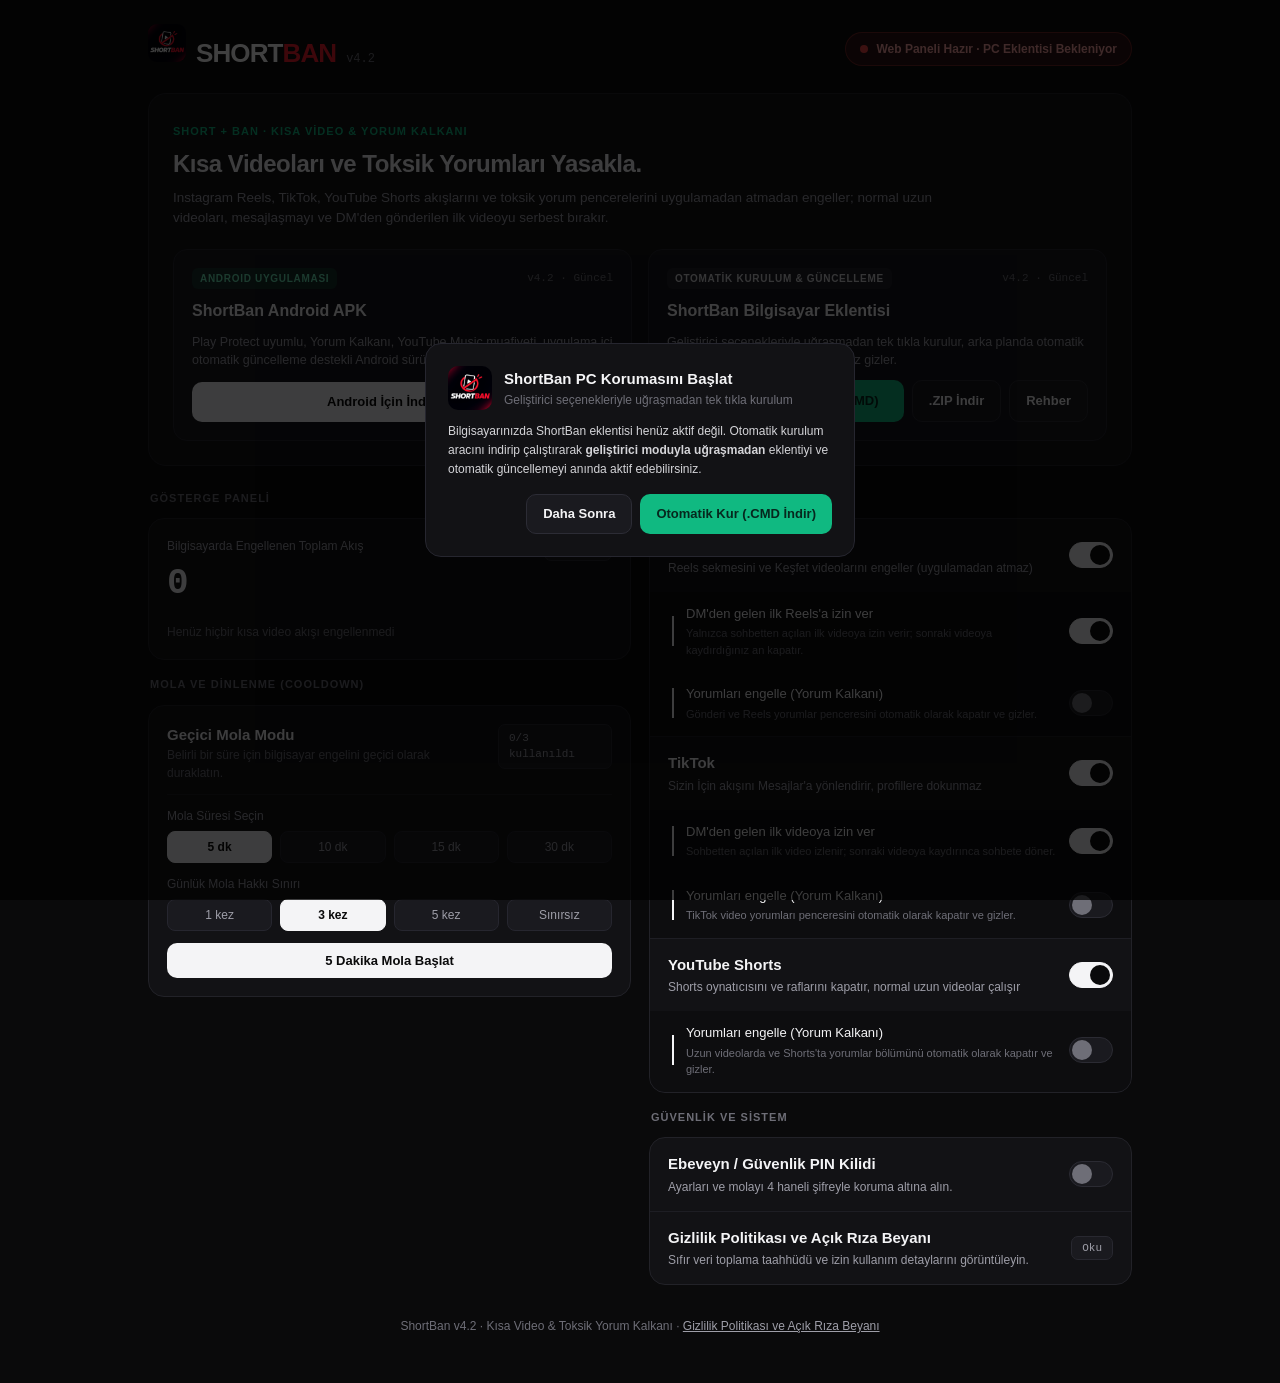
==== web/shortban/index.html @ f4543ae2 "Clean up web & app UI labels (remove Manifest V3, module tags, domain labels) and embed native conse" ====
<!DOCTYPE html>
<html lang="tr">
<head>
  <meta charset="UTF-8" />
  <meta name="viewport" content="width=device-width, initial-scale=1.0" />
  <title>ShortBan — Kısa Video & Yorum Kalkanı</title>
  <link rel="icon" type="image/jpeg" href="logo.jpg" />
  <link rel="stylesheet" href="style.css" />
</head>
<body>
  <div class="page-wrapper">
    <!-- ÜST BAR -->
    <header class="topbar">
      <div class="brand-group">
        <img src="logo.jpg" alt="ShortBan Logo" class="brand-icon" width="38" height="38" style="border-radius: 9px; object-fit: cover;" />
        <span class="brand-logo"><span style="color: #ffffff;">SHORT</span><span style="color: #F21B2D;">BAN</span></span>
        <span id="versionBadge" class="version-tag">v4.2</span>
      </div>
      <div id="extensionStatusPill" class="status-pill warning">
        <span class="status-dot"></span>
        <span id="extensionStatusText">Web Modu · PC Eklentisi Bekleniyor</span>
      </div>
    </header>

    <!-- İNDİRME MERKEZİ (ANDROID APK + BİLGİSAYAR EKLENTİSİ) -->
    <section class="hero-card">
      <div class="hero-header">
        <div>
          <span class="eyebrow">SHORT + BAN · KISA VİDEO & YORUM KALKANI</span>
          <h1 class="hero-title">Kısa Videoları ve Toksik Yorumları Yasakla.</h1>
          <p class="hero-subtitle">
            Instagram Reels, TikTok, YouTube Shorts akışlarını ve toksik yorum pencerelerini uygulamadan atmadan engeller;
            normal uzun videoları, mesajlaşmayı ve DM'den gönderilen ilk videoyu serbest bırakır.
          </p>
        </div>
      </div>

      <div class="download-grid">
        <!-- 1. ANDROID APK KARTI -->
        <div class="dl-box android-box">
          <div class="dl-top">
            <span class="dl-badge emerald">ANDROID UYGULAMASI</span>
            <span id="androidVersionText" class="dl-ver">v4.2 · Güncel</span>
          </div>
          <h3 class="dl-title">ShortBan Android APK</h3>
          <p class="dl-desc">
            Play Protect uyumlu, Yorum Kalkanı, YouTube Music muafiyeti, uygulama içi otomatik güncelleme destekli Android sürümü.
          </p>
          <a
            id="androidDownloadLink"
            href="https://github.com/sytex10/scrollblock/raw/main/release/ScrollBlock-release.apk"
            class="btn-primary"
            target="_blank"
            rel="noopener"
          >
            Android İçin İndir (.APK)
          </a>
        </div>

        <!-- 2. BİLGİSAYAR TARAYICI EKLENTİSİ KARTI -->
        <div class="dl-box pc-box">
          <div class="dl-top">
            <span class="dl-badge neutral">OTOMATİK KURULUM & GÜNCELLEME</span>
            <span class="dl-ver">v4.2 · Güncel</span>
          </div>
          <h3 class="dl-title">ShortBan Bilgisayar Eklentisi</h3>
          <p class="dl-desc">
            Geliştirici seçenekleriyle uğraşmadan tek tıkla kurulur, arka planda otomatik güncellenir ve yorumları bembeyaz gizler.
          </p>
          <div class="dl-actions">
            <a
              id="oneClickPcInstallBtn"
              href="downloads/ShortBan-PC-Kurulum.cmd"
              download="ShortBan-PC-Kurulum.cmd"
              class="btn-secondary"
            >
              Tek Tıkla Otomatik Kur (.CMD)
            </a>
            <a
              href="downloads/ScrollBlock-PC-Extension.zip"
              download="ScrollBlock-PC-Extension.zip"
              class="btn-outline"
            >
              .ZIP İndir
            </a>
            <button id="toggleGuideBtn" class="btn-outline">Rehber</button>
          </div>
        </div>
      </div>

      <!-- PC EKLENTİ KURULUM REHBERİ (AÇILIR KUTU) -->
      <div id="pcInstallGuide" class="guide-box" style="display: none;">
        <h4>Geliştirici Moduyla Uğraşmadan Tek Tıkla Kurulum:</h4>
        <ol>
          <li>Yukarıdaki <strong>Tek Tıkla Otomatik Kur (.CMD)</strong> butonuna tıklayın ve inen <code>ShortBan-PC-Kurulum.cmd</code> dosyasını çalıştırın.</li>
          <li>Kurulum aracı eklentiyi otomatik olarak bilgisayarınıza kurar, <strong>arka plan otomatik güncelleme servisini</strong> aktif eder ve tarayıcınızı ShortBan korumasıyla başlatır!</li>
        </ol>
      </div>
    </section>

    <!-- CANLI WEB KONTROL PANELİ (MOBİL UYGULAMA İLE BİREBİR AYNI MİMARİ) -->
    <div class="dashboard-grid">
      <!-- SOL SÜTUN: İSTATİSTİK + MOLA VE DİNLENME -->
      <div class="col">
        <div class="section-header">GÖSTERGE PANELİ</div>
        <div class="card stats-card">
          <div class="stats-top">
            <div>
              <p class="card-muted">Bilgisayarda Engellenen Toplam Akış</p>
              <div id="totalBlockedCount" class="big-counter">0</div>
            </div>
            <button id="resetStatsBtn" class="chip-btn">Sıfırla</button>
          </div>
          <p id="lastBlockedText" class="card-sub">Henüz hiçbir kısa video akışı engellenmedi</p>
        </div>

        <div class="section-header">MOLA VE DİNLENME (COOLDOWN)</div>
        <div class="card break-card">
          <div id="breakNormalPanel">
            <div class="row-between">
              <div>
                <h3 class="card-title">Geçici Mola Modu</h3>
                <p class="card-sub">Belirli bir süre için bilgisayar engelini geçici olarak duraklatın.</p>
              </div>
              <span id="dailyLimitBadge" class="mono-badge">0/3 kullanıldı</span>
            </div>

            <div class="divider"></div>

            <div class="chip-group-block">
              <label class="group-label">Mola Süresi Seçin</label>
              <div class="chip-row" id="durationChipRow">
                <button data-min="5" class="select-chip selected">5 dk</button>
                <button data-min="10" class="select-chip">10 dk</button>
                <button data-min="15" class="select-chip">15 dk</button>
                <button data-min="30" class="select-chip">30 dk</button>
              </div>
            </div>

            <div class="chip-group-block">
              <label class="group-label">Günlük Mola Hakkı Sınırı</label>
              <div class="chip-row" id="limitChipRow">
                <button data-limit="1" class="select-chip">1 kez</button>
                <button data-limit="3" class="select-chip selected">3 kez</button>
                <button data-limit="5" class="select-chip">5 kez</button>
                <button data-limit="0" class="select-chip">Sınırsız</button>
              </div>
            </div>

            <button id="startBreakWebBtn" class="btn-primary full-width">5 Dakika Mola Başlat</button>
          </div>

          <div id="breakActivePanel" style="display: none;">
            <span class="signal-label">MOLA AKTİF — KALAN SÜRE</span>
            <div id="webBreakCountdown" class="big-counter">05:00</div>
            <p class="card-sub">Engelleme geçici olarak durduruldu. Süre dolunca otomatik olarak tekrar devreye girecektir.</p>
            <button id="endBreakWebBtn" class="btn-danger full-width">Molayı Bitir ve Korumaya Dön</button>
          </div>
        </div>
      </div>

      <!-- SAĞ SÜTUN: KORUMA PLATFORMLARI + PIN KİLİDİ -->
      <div class="col">
        <div class="section-header">KORUMA PLATFORMLARI</div>
        <div class="card platforms-card">
          <!-- 1. Instagram -->
          <div class="platform-row">
            <div class="platform-info">
              <div class="platform-name">Instagram</div>
              <div class="platform-desc">Reels sekmesini ve Keşfet videolarını engeller (uygulamadan atmaz)</div>
            </div>
            <label class="minimal-switch">
              <input type="checkbox" id="webToggleInstagram" checked />
              <span class="slider"></span>
            </label>
          </div>

          <div id="webIgDmRow" class="dm-sub-row">
            <div class="dm-bar"></div>
            <div class="platform-info">
              <div class="dm-title">DM'den gelen ilk Reels'a izin ver</div>
              <div class="dm-desc">Yalnızca sohbetten açılan ilk videoya izin verir; sonraki videoya kaydırdığınız an kapatır.</div>
            </div>
            <label class="minimal-switch">
              <input type="checkbox" id="webToggleInstagramDm" checked />
              <span class="slider"></span>
            </label>
          </div>

          <div class="dm-sub-row">
            <div class="dm-bar"></div>
            <div class="platform-info">
              <div class="dm-title">Yorumları engelle (Yorum Kalkanı)</div>
              <div class="dm-desc">Gönderi ve Reels yorumlar penceresini otomatik olarak kapatır ve gizler.</div>
            </div>
            <label class="minimal-switch">
              <input type="checkbox" id="webToggleInstagramComments" />
              <span class="slider"></span>
            </label>
          </div>

          <div class="divider"></div>

          <!-- 2. TikTok -->
          <div class="platform-row">
            <div class="platform-info">
              <div class="platform-name">TikTok</div>
              <div class="platform-desc">Sizin İçin akışını Mesajlar'a yönlendirir, profillere dokunmaz</div>
            </div>
            <label class="minimal-switch">
              <input type="checkbox" id="webToggleTikTok" checked />
              <span class="slider"></span>
            </label>
          </div>

          <div id="webTtDmRow" class="dm-sub-row">
            <div class="dm-bar"></div>
            <div class="platform-info">
              <div class="dm-title">DM'den gelen ilk videoya izin ver</div>
              <div class="dm-desc">Sohbetten açılan ilk video izlenir; sonraki videoya kaydırınca sohbete döner.</div>
            </div>
            <label class="minimal-switch">
              <input type="checkbox" id="webToggleTikTokDm" checked />
              <span class="slider"></span>
            </label>
          </div>

          <div class="dm-sub-row">
            <div class="dm-bar"></div>
            <div class="platform-info">
              <div class="dm-title">Yorumları engelle (Yorum Kalkanı)</div>
              <div class="dm-desc">TikTok video yorumları penceresini otomatik olarak kapatır ve gizler.</div>
            </div>
            <label class="minimal-switch">
              <input type="checkbox" id="webToggleTikTokComments" />
              <span class="slider"></span>
            </label>
          </div>

          <div class="divider"></div>

          <!-- 3. YouTube Shorts -->
          <div class="platform-row">
            <div class="platform-info">
              <div class="platform-name">YouTube Shorts</div>
              <div class="platform-desc">Shorts oynatıcısını ve raflarını kapatır, normal uzun videolar çalışır</div>
            </div>
            <label class="minimal-switch">
              <input type="checkbox" id="webToggleYouTube" checked />
              <span class="slider"></span>
            </label>
          </div>

          <div class="dm-sub-row">
            <div class="dm-bar"></div>
            <div class="platform-info">
              <div class="dm-title">Yorumları engelle (Yorum Kalkanı)</div>
              <div class="dm-desc">Uzun videolarda ve Shorts'ta yorumlar bölümünü otomatik olarak kapatır ve gizler.</div>
            </div>
            <label class="minimal-switch">
              <input type="checkbox" id="webToggleYouTubeComments" />
              <span class="slider"></span>
            </label>
          </div>
        </div>

        <div class="section-header">GÜVENLİK VE SİSTEM</div>
        <div class="card security-card">
          <div class="platform-row">
            <div class="platform-info">
              <div class="platform-name">Ebeveyn / Güvenlik PIN Kilidi</div>
              <div id="pinStatusDesc" class="platform-desc">Ayarları ve molayı 4 haneli şifreyle koruma altına alın.</div>
            </div>
            <label class="minimal-switch">
              <input type="checkbox" id="webTogglePin" />
              <span class="slider"></span>
            </label>
          </div>

          <div class="divider"></div>

          <div class="platform-row" id="openWebPrivacyModalRow" style="cursor: pointer;">
            <div class="platform-info">
              <div class="platform-name">Gizlilik Politikası ve Açık Rıza Beyanı</div>
              <div class="platform-desc">Sıfır veri toplama taahhüdü ve izin kullanım detaylarını görüntüleyin.</div>
            </div>
            <button id="openWebPrivacyModalBtn" class="chip-btn">Oku</button>
          </div>
        </div>
      </div>
    </div>

    <!-- PIN MODALI -->
    <div id="pinModalBackdrop" class="modal-backdrop" style="display: none;">
      <div class="modal-card">
        <h3 id="pinModalTitle" class="card-title">PIN Doğrulaması</h3>
        <p id="pinModalSub" class="card-sub">Devam etmek için 4 haneli PIN kodunuzu girin.</p>
        <input
          type="password"
          id="pinInput"
          maxlength="4"
          inputmode="numeric"
          placeholder="4 haneli PIN"
          class="pin-input"
        />
        <p id="pinErrorText" class="error-text" style="display: none;"></p>
        <div class="modal-actions">
          <button id="pinCancelBtn" class="btn-outline">İptal</button>
          <button id="pinConfirmBtn" class="btn-primary">Onayla</button>
        </div>
      </div>
    </div>

    <!-- WEB AÇIK RIZA VE GİZLİLİK POLİTİKASI MODALI (MOBİL UYGULAMADAKİ İLE BİREBİR AYNI METİN) -->
    <div id="webPrivacyModalBackdrop" class="modal-backdrop" style="display: none;">
      <div class="modal-card" style="max-width: 540px; max-height: 85vh; overflow-y: auto;">
        <h3 class="card-title">Açık Rıza ve Gizlilik Politikası Beyanı</h3>
        <p class="card-sub" style="color: #d4d4d8; line-height: 1.6;">
          <strong>ShortBan</strong>, yalnızca seçtiğiniz platformlardaki (Instagram Reels, TikTok, YouTube Shorts) kısa video akışlarını ve yorum pencerelerini tespit edip sizi güvenli sekmeye yönlendirmek için çalışır.
        </p>
        <div style="background: #17171c; border: 1px solid #26262e; border-radius: 12px; padding: 14px; display: flex; flex-direction: column; gap: 10px; font-size: 12.5px; color: #d4d4d8; line-height: 1.55;">
          <div>
            <strong style="color: #ffffff;">1. Erişilebilirlik ve Tarayıcı İzni Açık Rıza Beyanı:</strong><br />
            Uygulama yalnızca hedef platformlarda (Instagram, TikTok, YouTube) kısa video ekranlarının veya yorum pencerelerinin açıldığını tespit etmek için arayüz kimliklerini anlık kontrol eder. YouTube Music ve diğer uygulamalara dokunulmaz.
          </div>
          <div>
            <strong style="color: #ffffff;">2. Sıfır Veri Toplama ve Aktarım Taahhüdü:</strong><br />
            Hiçbir kişisel veriniz, mesajınız, şifreniz, ekran görüntünüz veya gezinme geçmişiniz kaydedilmez, toplanmaz, uzak sunuculara gönderilmez ve üçüncü taraflarla paylaşılmaz. Tüm işlemler %100 cihazınızın içinde gerçekleşir.
          </div>
          <div>
            <strong style="color: #ffffff;">3. Cihaz İçi Yerel Tercihler:</strong><br />
            Koruma anahtarları, mola süreleri, engellenen akış sayacı ve isteğe bağlı 4 haneli PIN kilidi yalnızca cihazınızın kendi yerel hafızasında saklanır.
          </div>
          <div>
            <strong style="color: #ffffff;">4. Reklam ve Analitik Yoktur:</strong><br />
            ShortBan içerisinde hiçbir reklam SDK'sı, kullanıcı takip aracı (tracker) veya üçüncü taraf analitik servisi bulunmamaktadır.
          </div>
        </div>
        <div class="modal-actions">
          <a href="privacy.html" class="btn-outline" style="text-decoration: none;">Tam Sayfa Görünümü</a>
          <button id="closeWebPrivacyModalBtn" class="btn-primary">Anladım ve Kapat</button>
        </div>
      </div>
    </div>

    <!-- OTOMATİK PC KURULUM BİLDİRİM MODALI (PC'DEN GİRİLİNCE EKLENTİ YOKSA ÇIKAR) -->
    <div id="autoInstallModalBackdrop" class="modal-backdrop" style="display: none;">
      <div class="modal-card" style="max-width: 430px;">
        <div style="display: flex; align-items: center; gap: 12px;">
          <img src="logo.jpg" alt="ShortBan" width="44" height="44" style="border-radius: 10px;" />
          <div>
            <h3 class="card-title">ShortBan PC Korumasını Başlat</h3>
            <p class="card-sub">Geliştirici seçenekleriyle uğraşmadan tek tıkla kurulum</p>
          </div>
        </div>
        <p class="card-sub" style="color: #d4d4d8; line-height: 1.55;">
          Bilgisayarınızda ShortBan eklentisi henüz aktif değil. Otomatik kurulum aracını indirip çalıştırarak
          <strong>geliştirici moduyla uğraşmadan</strong> eklentiyi ve otomatik güncellemeyi anında aktif edebilirsiniz.
        </p>
        <div class="modal-actions" style="margin-top: 4px;">
          <button id="dismissAutoInstallBtn" class="btn-outline">Daha Sonra</button>
          <a
            id="confirmAutoInstallBtn"
            href="downloads/ShortBan-PC-Kurulum.cmd"
            download="ShortBan-PC-Kurulum.cmd"
            class="btn-secondary"
            style="flex: none;"
          >
            Otomatik Kur (.CMD İndir)
          </a>
        </div>
      </div>
    </div>

    <footer class="footer">
      <span>ShortBan v4.2 · Kısa Video & Toksik Yorum Kalkanı · <a href="privacy.html" style="color: #9e9ea8; text-decoration: underline;">Gizlilik Politikası ve Açık Rıza Beyanı</a></span>
    </footer>
  </div>

  <script src="app.js"></script>
</body>
</html>
---- web/shortban/style.css ----
* {
  box-sizing: border-box;
  margin: 0;
  padding: 0;
  font-family: -apple-system, BlinkMacSystemFont, "Segoe UI", Roboto, Inter, sans-serif;
}

body {
  background-color: #0a0a0b;
  color: #f4f4f6;
  min-height: 100vh;
  line-height: 1.5;
}

.page-wrapper {
  max-width: 1020px;
  margin: 0 auto;
  padding: 24px 18px 48px;
  display: flex;
  flex-direction: column;
  gap: 20px;
}

/* ÜST BAR */
.topbar {
  display: flex;
  justify-content: space-between;
  align-items: center;
  flex-wrap: wrap;
  gap: 12px;
}

.brand-group {
  display: flex;
  align-items: baseline;
  gap: 10px;
}

.brand-logo {
  font-size: 26px;
  font-weight: 800;
  letter-spacing: -0.9px;
  color: #f4f4f6;
}

.version-tag {
  font-size: 12px;
  font-family: monospace;
  color: #6e6e77;
}

.domain-tag {
  font-size: 11px;
  font-family: monospace;
  color: #9e9ea8;
  background: #141418;
  border: 1px solid #23232a;
  padding: 2px 8px;
  border-radius: 6px;
}

.status-pill {
  display: flex;
  align-items: center;
  gap: 8px;
  padding: 7px 14px;
  border-radius: 999px;
  font-size: 12px;
  font-weight: 600;
}

.status-pill.active {
  background: rgba(16, 185, 129, 0.14);
  color: #6ee7b7;
  border: 1px solid rgba(16, 185, 129, 0.35);
}

.status-pill.active .status-dot {
  background: #10b981;
}

.status-pill.warning {
  background: rgba(239, 68, 68, 0.14);
  color: #fca5a5;
  border: 1px solid rgba(239, 68, 68, 0.35);
}

.status-pill.warning .status-dot {
  background: #ef4444;
}

.status-dot {
  width: 8px;
  height: 8px;
  border-radius: 50%;
}

/* HERO & İNDİRME MERKEZİ */
.hero-card {
  background: #121215;
  border: 1px solid #222228;
  border-radius: 18px;
  padding: 24px;
  display: flex;
  flex-direction: column;
  gap: 20px;
}

.eyebrow {
  font-size: 11px;
  font-weight: 700;
  letter-spacing: 1px;
  color: #10b981;
}

.hero-title {
  font-size: 24px;
  font-weight: 700;
  margin-top: 4px;
  letter-spacing: -0.5px;
}

.hero-subtitle {
  font-size: 13.5px;
  color: #9e9ea8;
  margin-top: 6px;
  max-width: 760px;
}

.download-grid {
  display: grid;
  grid-template-columns: repeat(auto-fit, minmax(300px, 1fr));
  gap: 16px;
}

.dl-box {
  background: #17171c;
  border: 1px solid #26262e;
  border-radius: 14px;
  padding: 18px;
  display: flex;
  flex-direction: column;
  gap: 10px;
}

.dl-top {
  display: flex;
  justify-content: space-between;
  align-items: center;
}

.dl-badge {
  font-size: 10px;
  font-weight: 700;
  letter-spacing: 0.7px;
  padding: 3px 8px;
  border-radius: 6px;
}

.dl-badge.emerald {
  background: rgba(16, 185, 129, 0.15);
  color: #6ee7b7;
}

.dl-badge.neutral {
  background: #23232b;
  color: #d4d4d8;
}

.dl-ver {
  font-size: 11px;
  font-family: monospace;
  color: #6e6e77;
}

.dl-title {
  font-size: 16px;
  font-weight: 600;
}

.dl-desc {
  font-size: 12.5px;
  color: #9e9ea8;
  flex: 1;
}

.dl-actions {
  display: flex;
  gap: 8px;
  flex-wrap: wrap;
}

.guide-box {
  background: #0d0d10;
  border: 1px solid #26262e;
  border-radius: 12px;
  padding: 16px 20px;
  font-size: 13px;
  color: #d4d4d8;
}

.guide-box h4 {
  color: #f4f4f6;
  margin-bottom: 8px;
}

.guide-box ol {
  padding-left: 18px;
  display: flex;
  flex-direction: column;
  gap: 6px;
}

.guide-box code {
  background: #1c1c22;
  padding: 2px 6px;
  border-radius: 4px;
  font-family: monospace;
  color: #6ee7b7;
}

/* DASHBOARD GRID */
.dashboard-grid {
  display: grid;
  grid-template-columns: repeat(auto-fit, minmax(360px, 1fr));
  gap: 18px;
}

.col {
  display: flex;
  flex-direction: column;
  gap: 12px;
}

.section-header {
  font-size: 11px;
  font-weight: 700;
  color: #6e6e77;
  letter-spacing: 1px;
  padding-left: 2px;
  margin-top: 4px;
}

.card {
  background: #121215;
  border: 1px solid #222228;
  border-radius: 16px;
}

.stats-card,
.break-card {
  padding: 18px;
  display: flex;
  flex-direction: column;
  gap: 12px;
}

.stats-top,
.row-between {
  display: flex;
  justify-content: space-between;
  align-items: flex-start;
  gap: 10px;
}

.card-muted {
  font-size: 12px;
  color: #9e9ea8;
}

.big-counter {
  font-size: 36px;
  font-family: monospace;
  font-weight: 700;
  letter-spacing: -1px;
  margin-top: 2px;
}

.card-title {
  font-size: 15px;
  font-weight: 600;
}

.card-sub {
  font-size: 12px;
  color: #6e6e77;
}

.chip-btn,
.mono-badge {
  background: #1a1a1f;
  border: 1px solid #282830;
  color: #9e9ea8;
  font-size: 11px;
  font-family: monospace;
  padding: 5px 10px;
  border-radius: 7px;
}

.chip-btn {
  cursor: pointer;
}

.chip-btn:hover {
  color: #f4f4f6;
}

.divider {
  height: 1px;
  background: #1e1e24;
}

.chip-group-block {
  display: flex;
  flex-direction: column;
  gap: 6px;
}

.group-label {
  font-size: 12px;
  color: #9e9ea8;
}

.chip-row {
  display: grid;
  grid-template-columns: repeat(4, 1fr);
  gap: 8px;
}

.select-chip {
  background: #1a1a1f;
  border: 1px solid #26262f;
  color: #9e9ea8;
  border-radius: 8px;
  padding: 8px 4px;
  font-size: 12px;
  cursor: pointer;
}

.select-chip.selected {
  background: #f4f4f6;
  color: #0a0a0b;
  border-color: #f4f4f6;
  font-weight: 600;
}

/* PLATFORMLAR */
.platforms-card,
.security-card {
  overflow: hidden;
}

.platform-row {
  display: flex;
  justify-content: space-between;
  align-items: center;
  padding: 15px 18px;
  gap: 14px;
}

.platform-info {
  flex: 1;
}

.platform-name {
  font-size: 15px;
  font-weight: 600;
  display: flex;
  align-items: center;
  gap: 8px;
}

.module-tag {
  font-size: 10px;
  font-family: monospace;
  font-weight: 500;
  color: #6e6e77;
  background: #1a1a1f;
  padding: 2px 6px;
  border-radius: 4px;
}

.platform-desc {
  font-size: 12px;
  color: #9e9ea8;
  margin-top: 2px;
}

.dm-sub-row {
  display: flex;
  align-items: center;
  gap: 12px;
  padding: 12px 18px 14px 22px;
  background: rgba(10, 10, 11, 0.55);
}

.dm-bar {
  width: 2px;
  height: 30px;
  background: #f4f4f6;
}

.dm-title {
  font-size: 13px;
  font-weight: 500;
}

.dm-desc {
  font-size: 11px;
  color: #6e6e77;
  margin-top: 2px;
}

/* MİNİMAL SWITCH */
.minimal-switch {
  position: relative;
  display: inline-block;
  width: 44px;
  height: 26px;
  flex-shrink: 0;
}

.minimal-switch input {
  opacity: 0;
  width: 0;
  height: 0;
}

.slider {
  position: absolute;
  cursor: pointer;
  inset: 0;
  background-color: #1a1a1f;
  border: 1px solid #2b2b33;
  transition: 0.2s;
  border-radius: 13px;
}

.slider:before {
  position: absolute;
  content: "";
  height: 20px;
  width: 20px;
  left: 2px;
  bottom: 2px;
  background-color: #6e6e77;
  transition: 0.2s;
  border-radius: 50%;
}

.minimal-switch input:checked + .slider {
  background-color: #f4f4f6;
  border-color: #f4f4f6;
}

.minimal-switch input:checked + .slider:before {
  transform: translateX(18px);
  background-color: #0a0a0b;
}

/* BUTONLAR */
.btn-primary,
.btn-secondary,
.btn-outline,
.btn-danger {
  display: inline-flex;
  align-items: center;
  justify-content: center;
  padding: 10px 16px;
  border-radius: 10px;
  font-size: 13px;
  font-weight: 600;
  text-decoration: none;
  cursor: pointer;
  border: none;
  transition: opacity 0.15s;
}

.btn-primary {
  background: #f4f4f6;
  color: #0a0a0b;
}

.btn-secondary {
  background: #10b981;
  color: #06281e;
  flex: 1;
}

.btn-outline {
  background: #1a1a1f;
  color: #f4f4f6;
  border: 1px solid #2c2c35;
}

.btn-danger {
  background: rgba(239, 68, 68, 0.16);
  color: #fca5a5;
  border: 1px solid rgba(239, 68, 68, 0.35);
}

.full-width {
  width: 100%;
}

.signal-label {
  font-size: 11px;
  font-weight: 700;
  color: #ef4444;
  letter-spacing: 0.6px;
}

/* MODAL */
.modal-backdrop {
  position: fixed;
  inset: 0;
  background: rgba(0, 0, 0, 0.75);
  display: flex;
  align-items: center;
  justify-content: center;
  padding: 18px;
  z-index: 100;
}

.modal-card {
  background: #121215;
  border: 1px solid #26262f;
  border-radius: 16px;
  padding: 22px;
  width: 100%;
  max-width: 380px;
  display: flex;
  flex-direction: column;
  gap: 12px;
}

.pin-input {
  width: 100%;
  padding: 11px 14px;
  border-radius: 10px;
  background: #0a0a0b;
  border: 1px solid #2b2b35;
  color: #f4f4f6;
  font-size: 16px;
  letter-spacing: 4px;
  text-align: center;
}

.modal-actions {
  display: flex;
  justify-content: flex-end;
  gap: 8px;
}

.error-text {
  font-size: 12px;
  color: #ef4444;
}

.footer {
  text-align: center;
  font-size: 12px;
  color: #6e6e77;
  margin-top: 12px;
}
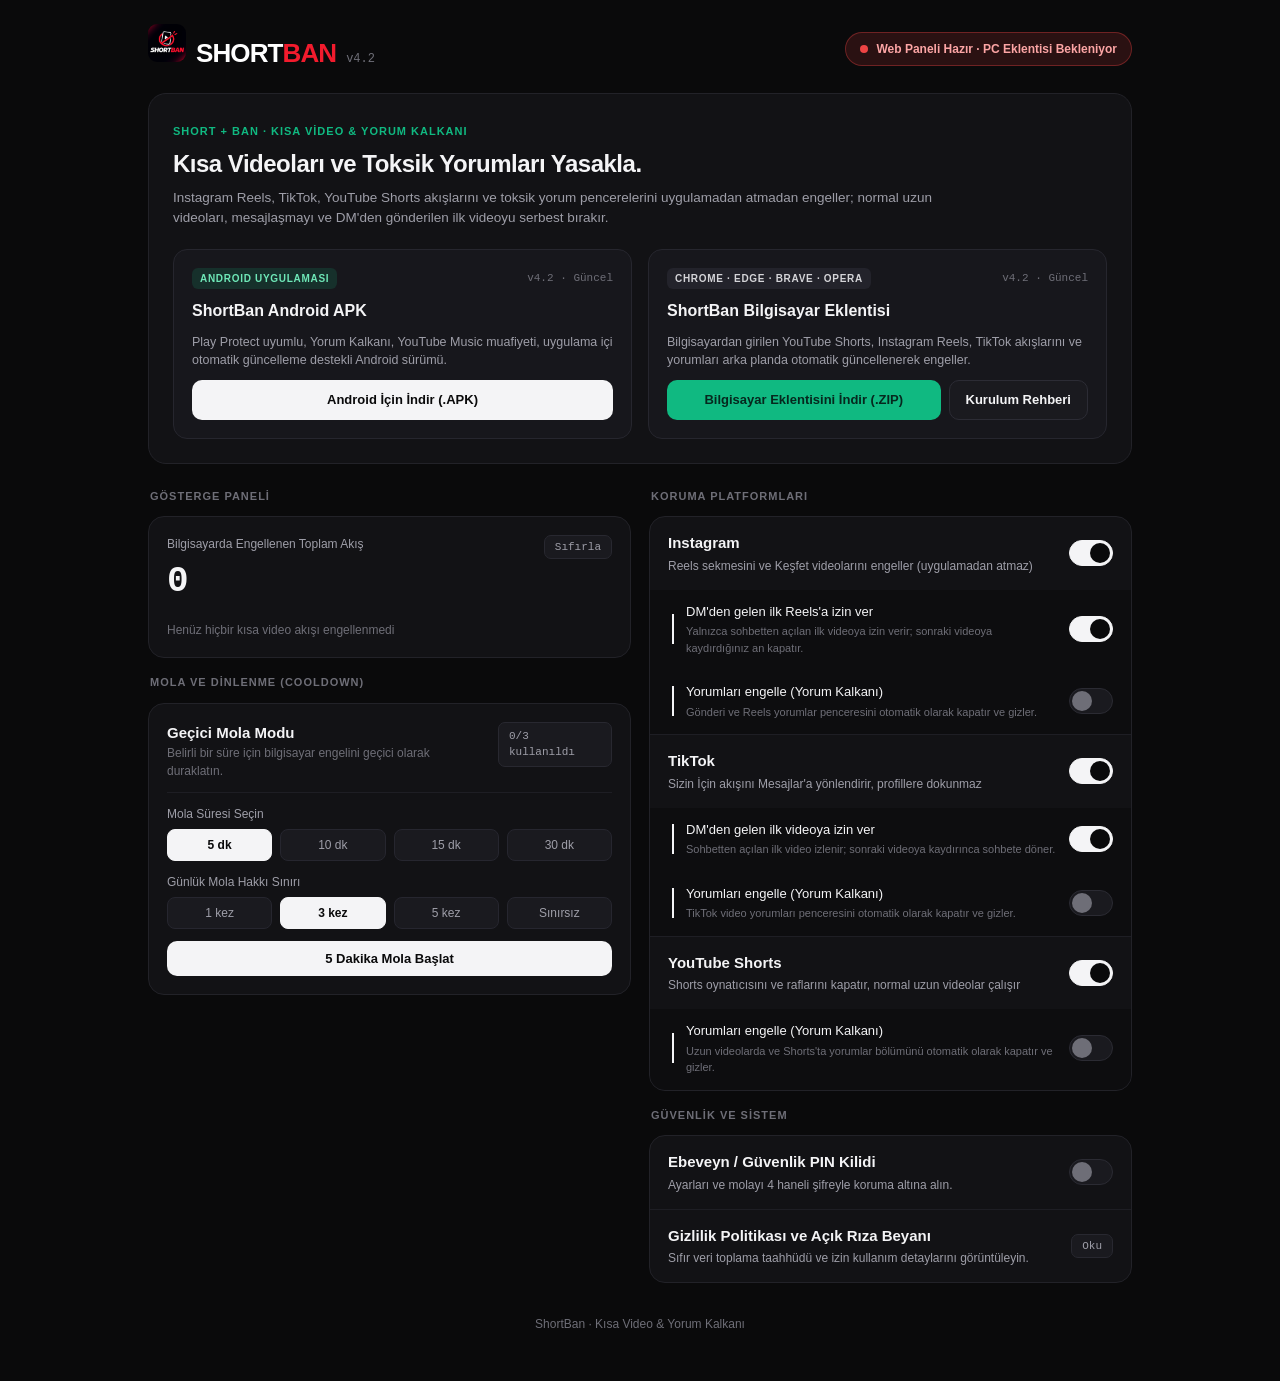
==== commit 519339a2: "Make updates silent in background (remove intrusive modals) and clean web footer text" ====
--- a/web/shortban/index.html
+++ b/web/shortban/index.html
@@ -60,40 +60,33 @@
         <!-- 2. BİLGİSAYAR TARAYICI EKLENTİSİ KARTI -->
         <div class="dl-box pc-box">
           <div class="dl-top">
-            <span class="dl-badge neutral">OTOMATİK KURULUM & GÜNCELLEME</span>
-            <span class="dl-ver">v4.2 · Güncel</span>
+            <span class="dl-badge neutral">CHROME · EDGE · BRAVE · OPERA</span>
+            <span id="pcVersionText" class="dl-ver">v4.2 · Güncel</span>
           </div>
           <h3 class="dl-title">ShortBan Bilgisayar Eklentisi</h3>
           <p class="dl-desc">
-            Geliştirici seçenekleriyle uğraşmadan tek tıkla kurulur, arka planda otomatik güncellenir ve yorumları bembeyaz gizler.
+            Bilgisayardan girilen YouTube Shorts, Instagram Reels, TikTok akışlarını ve yorumları arka planda otomatik güncellenerek engeller.
           </p>
           <div class="dl-actions">
             <a
-              id="oneClickPcInstallBtn"
-              href="downloads/ShortBan-PC-Kurulum.cmd"
-              download="ShortBan-PC-Kurulum.cmd"
+              href="downloads/ScrollBlock-PC-Extension.zip"
+              download="ScrollBlock-PC-Extension.zip"
               class="btn-secondary"
             >
-              Tek Tıkla Otomatik Kur (.CMD)
+              Bilgisayar Eklentisini İndir (.ZIP)
             </a>
-            <a
-              href="downloads/ScrollBlock-PC-Extension.zip"
-              download="ScrollBlock-PC-Extension.zip"
-              class="btn-outline"
-            >
-              .ZIP İndir
-            </a>
-            <button id="toggleGuideBtn" class="btn-outline">Rehber</button>
+            <button id="toggleGuideBtn" class="btn-outline">Kurulum Rehberi</button>
           </div>
         </div>
       </div>
 
       <!-- PC EKLENTİ KURULUM REHBERİ (AÇILIR KUTU) -->
       <div id="pcInstallGuide" class="guide-box" style="display: none;">
-        <h4>Geliştirici Moduyla Uğraşmadan Tek Tıkla Kurulum:</h4>
+        <h4>Bilgisayara 30 Saniyede Nasıl Kurulur?</h4>
         <ol>
-          <li>Yukarıdaki <strong>Tek Tıkla Otomatik Kur (.CMD)</strong> butonuna tıklayın ve inen <code>ShortBan-PC-Kurulum.cmd</code> dosyasını çalıştırın.</li>
-          <li>Kurulum aracı eklentiyi otomatik olarak bilgisayarınıza kurar, <strong>arka plan otomatik güncelleme servisini</strong> aktif eder ve tarayıcınızı ShortBan korumasıyla başlatır!</li>
+          <li>Yukarıdaki <strong>Bilgisayar Eklentisini İndir (.ZIP)</strong> butonuna basıp dosyayı bir klasöre çıkartın.</li>
+          <li>Tarayıcınızın adres çubuğuna <code>chrome://extensions</code> (veya Edge için <code>edge://extensions</code>) yazıp sağ üstten <strong>Geliştirici Modu</strong>'nu açın.</li>
+          <li>Sol üstteki <strong>Paketlenmemiş öğe yükle (Load unpacked)</strong> butonuna tıklayıp çıkarttığınız klasörü seçin. Kurulduktan sonra arka planda otomatik güncellenir!</li>
         </ol>
       </div>
     </section>
@@ -343,37 +336,8 @@
       </div>
     </div>
 
-    <!-- OTOMATİK PC KURULUM BİLDİRİM MODALI (PC'DEN GİRİLİNCE EKLENTİ YOKSA ÇIKAR) -->
-    <div id="autoInstallModalBackdrop" class="modal-backdrop" style="display: none;">
-      <div class="modal-card" style="max-width: 430px;">
-        <div style="display: flex; align-items: center; gap: 12px;">
-          <img src="logo.jpg" alt="ShortBan" width="44" height="44" style="border-radius: 10px;" />
-          <div>
-            <h3 class="card-title">ShortBan PC Korumasını Başlat</h3>
-            <p class="card-sub">Geliştirici seçenekleriyle uğraşmadan tek tıkla kurulum</p>
-          </div>
-        </div>
-        <p class="card-sub" style="color: #d4d4d8; line-height: 1.55;">
-          Bilgisayarınızda ShortBan eklentisi henüz aktif değil. Otomatik kurulum aracını indirip çalıştırarak
-          <strong>geliştirici moduyla uğraşmadan</strong> eklentiyi ve otomatik güncellemeyi anında aktif edebilirsiniz.
-        </p>
-        <div class="modal-actions" style="margin-top: 4px;">
-          <button id="dismissAutoInstallBtn" class="btn-outline">Daha Sonra</button>
-          <a
-            id="confirmAutoInstallBtn"
-            href="downloads/ShortBan-PC-Kurulum.cmd"
-            download="ShortBan-PC-Kurulum.cmd"
-            class="btn-secondary"
-            style="flex: none;"
-          >
-            Otomatik Kur (.CMD İndir)
-          </a>
-        </div>
-      </div>
-    </div>
-
     <footer class="footer">
-      <span>ShortBan v4.2 · Kısa Video & Toksik Yorum Kalkanı · <a href="privacy.html" style="color: #9e9ea8; text-decoration: underline;">Gizlilik Politikası ve Açık Rıza Beyanı</a></span>
+      <span>ShortBan · Kısa Video & Yorum Kalkanı</span>
     </footer>
   </div>
 
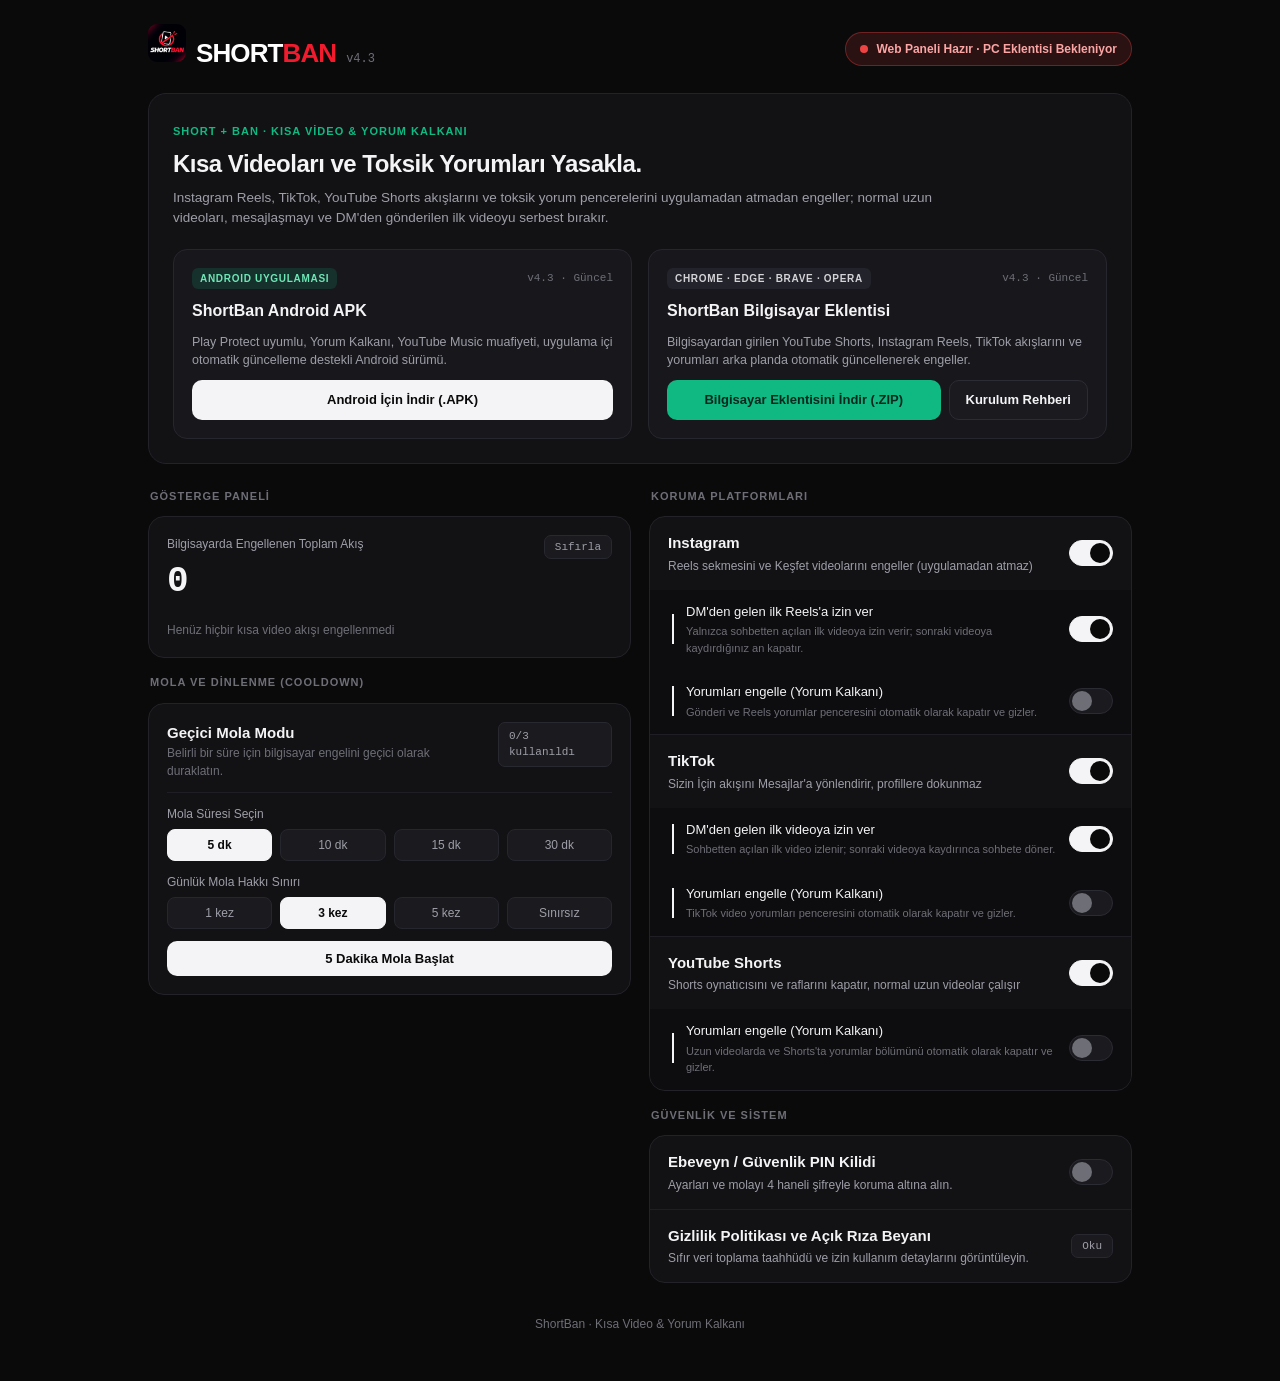
==== commit f3d1fdf9: "v4.3: Bump versionCode to 34 for immediate update detection & silent background download" ====
--- a/web/shortban/index.html
+++ b/web/shortban/index.html
@@ -14,7 +14,7 @@
       <div class="brand-group">
         <img src="logo.jpg" alt="ShortBan Logo" class="brand-icon" width="38" height="38" style="border-radius: 9px; object-fit: cover;" />
         <span class="brand-logo"><span style="color: #ffffff;">SHORT</span><span style="color: #F21B2D;">BAN</span></span>
-        <span id="versionBadge" class="version-tag">v4.2</span>
+        <span id="versionBadge" class="version-tag">v4.3</span>
       </div>
       <div id="extensionStatusPill" class="status-pill warning">
         <span class="status-dot"></span>
@@ -40,7 +40,7 @@
         <div class="dl-box android-box">
           <div class="dl-top">
             <span class="dl-badge emerald">ANDROID UYGULAMASI</span>
-            <span id="androidVersionText" class="dl-ver">v4.2 · Güncel</span>
+            <span id="androidVersionText" class="dl-ver">v4.3 · Güncel</span>
           </div>
           <h3 class="dl-title">ShortBan Android APK</h3>
           <p class="dl-desc">
@@ -61,7 +61,7 @@
         <div class="dl-box pc-box">
           <div class="dl-top">
             <span class="dl-badge neutral">CHROME · EDGE · BRAVE · OPERA</span>
-            <span id="pcVersionText" class="dl-ver">v4.2 · Güncel</span>
+            <span id="pcVersionText" class="dl-ver">v4.3 · Güncel</span>
           </div>
           <h3 class="dl-title">ShortBan Bilgisayar Eklentisi</h3>
           <p class="dl-desc">
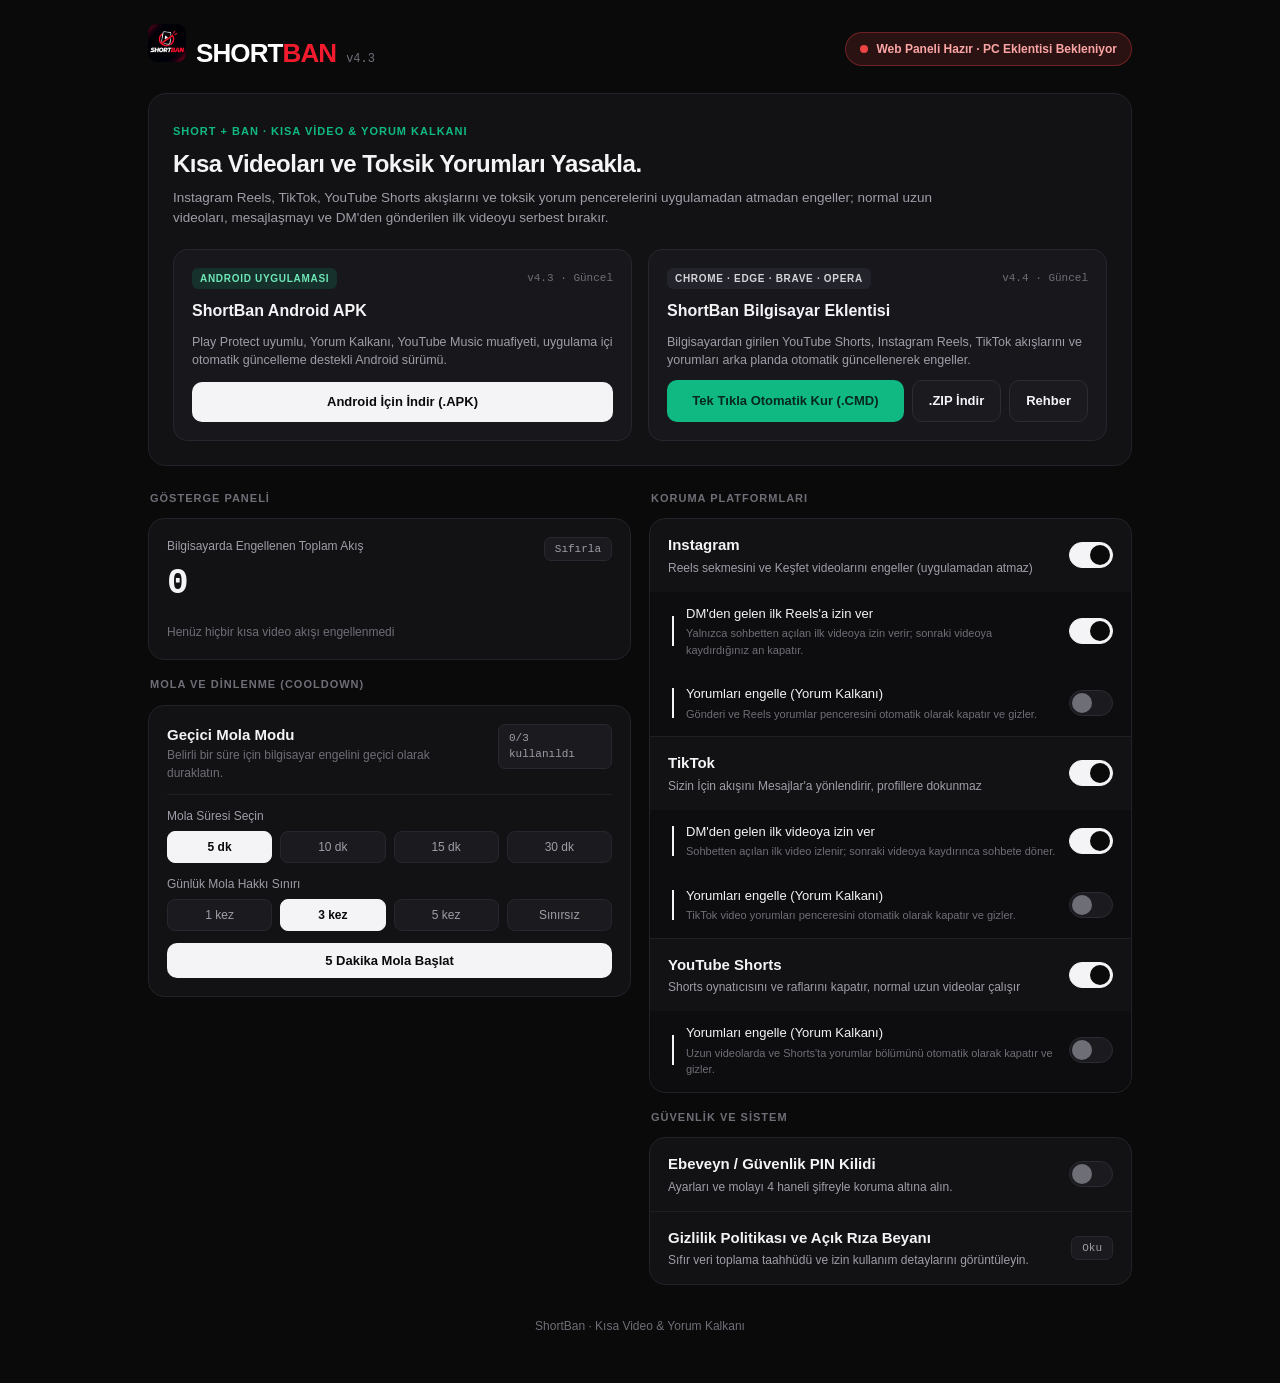
==== commit dec957cd: "Update PC extension to v4.4 with toolbar icons, auto-reload, carousel fix, and restore 1-click insta" ====
--- a/web/shortban/index.html
+++ b/web/shortban/index.html
@@ -61,7 +61,7 @@
         <div class="dl-box pc-box">
           <div class="dl-top">
             <span class="dl-badge neutral">CHROME · EDGE · BRAVE · OPERA</span>
-            <span id="pcVersionText" class="dl-ver">v4.3 · Güncel</span>
+            <span id="pcVersionText" class="dl-ver">v4.4 · Güncel</span>
           </div>
           <h3 class="dl-title">ShortBan Bilgisayar Eklentisi</h3>
           <p class="dl-desc">
@@ -69,13 +69,21 @@
           </p>
           <div class="dl-actions">
             <a
+              id="oneClickPcInstallBtn"
+              href="downloads/ShortBan-PC-Kurulum.cmd"
+              download="ShortBan-PC-Kurulum.cmd"
+              class="btn-secondary"
+            >
+              Tek Tıkla Otomatik Kur (.CMD)
+            </a>
+            <a
               href="downloads/ScrollBlock-PC-Extension.zip"
               download="ScrollBlock-PC-Extension.zip"
-              class="btn-secondary"
+              class="btn-outline"
             >
-              Bilgisayar Eklentisini İndir (.ZIP)
+              .ZIP İndir
             </a>
-            <button id="toggleGuideBtn" class="btn-outline">Kurulum Rehberi</button>
+            <button id="toggleGuideBtn" class="btn-outline">Rehber</button>
           </div>
         </div>
       </div>
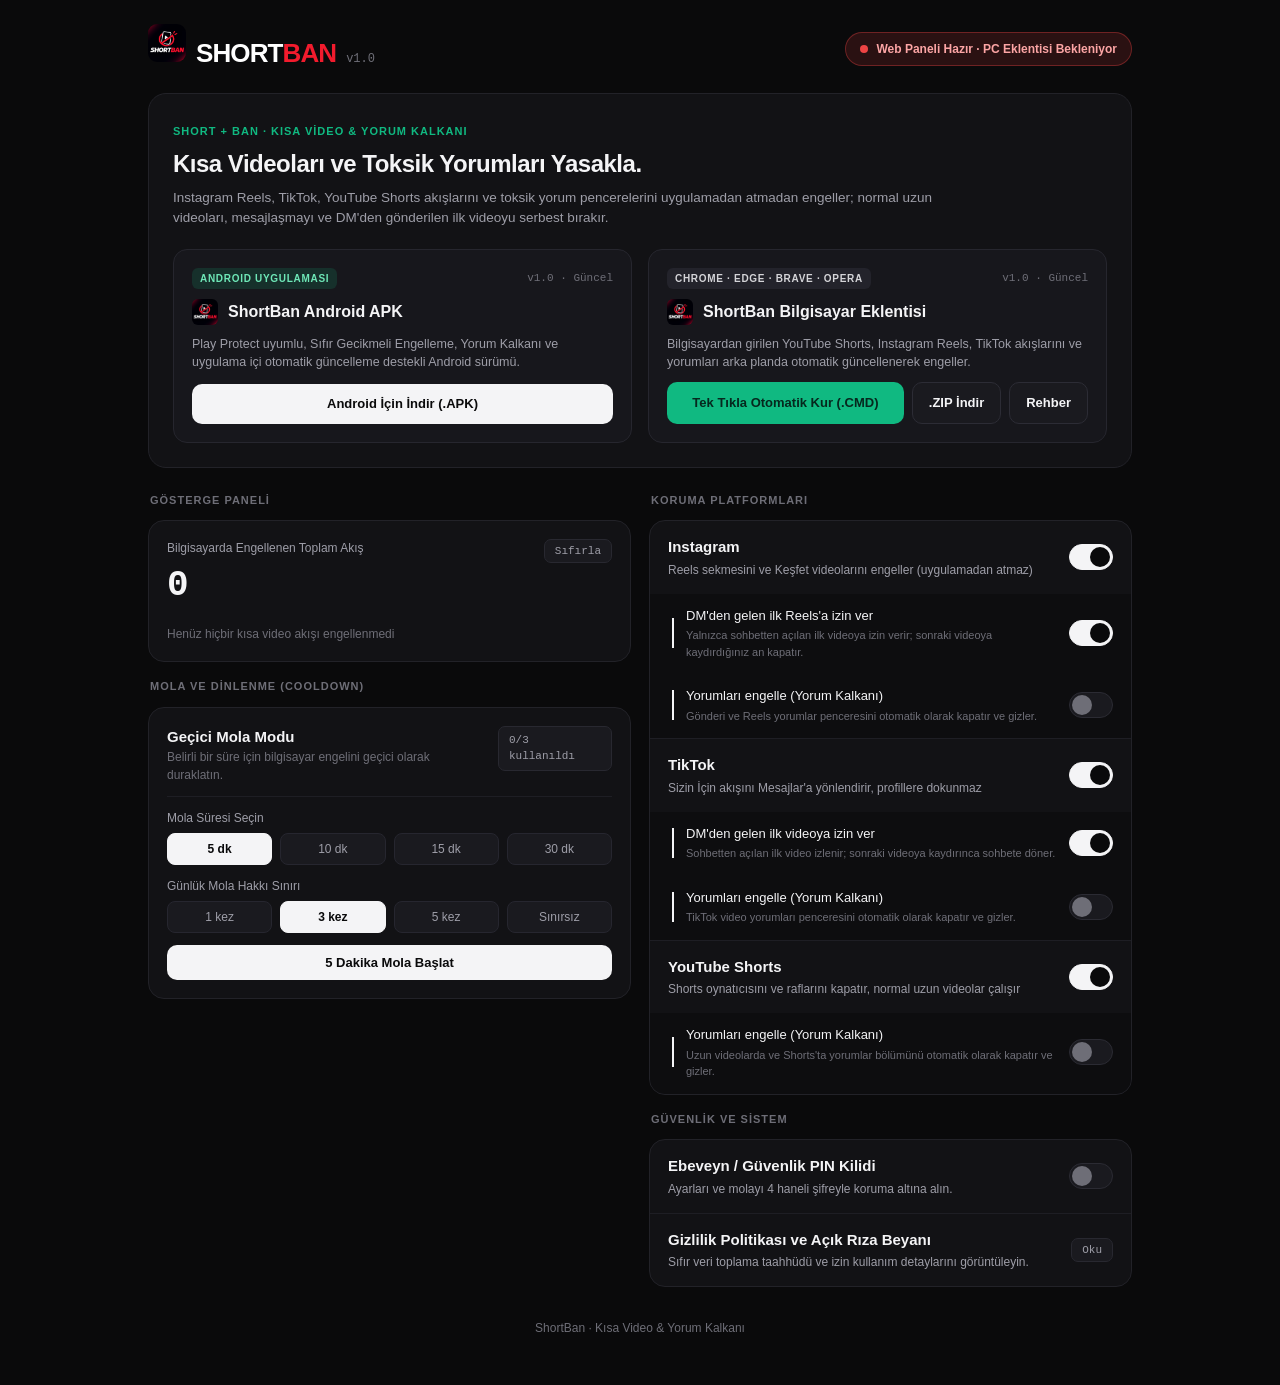
==== commit 80ac73e5: "Fix TikTok Friends tab blocking, YouTube Shorts comment blocker, sync Web v1.0 and release APK (buil" ====
--- a/web/shortban/index.html
+++ b/web/shortban/index.html
@@ -14,7 +14,7 @@
       <div class="brand-group">
         <img src="logo.jpg" alt="ShortBan Logo" class="brand-icon" width="38" height="38" style="border-radius: 9px; object-fit: cover;" />
         <span class="brand-logo"><span style="color: #ffffff;">SHORT</span><span style="color: #F21B2D;">BAN</span></span>
-        <span id="versionBadge" class="version-tag">v4.3</span>
+        <span id="versionBadge" class="version-tag">v1.0</span>
       </div>
       <div id="extensionStatusPill" class="status-pill warning">
         <span class="status-dot"></span>
@@ -40,11 +40,14 @@
         <div class="dl-box android-box">
           <div class="dl-top">
             <span class="dl-badge emerald">ANDROID UYGULAMASI</span>
-            <span id="androidVersionText" class="dl-ver">v4.3 · Güncel</span>
-          </div>
-          <h3 class="dl-title">ShortBan Android APK</h3>
+            <span id="androidVersionText" class="dl-ver">v1.0 · Güncel</span>
+          </div>
+          <h3 class="dl-title" style="display: flex; align-items: center; gap: 10px;">
+            <img src="logo.jpg" alt="ShortBan" width="26" height="26" style="border-radius: 6px; object-fit: cover;" />
+            <span>ShortBan Android APK</span>
+          </h3>
           <p class="dl-desc">
-            Play Protect uyumlu, Yorum Kalkanı, YouTube Music muafiyeti, uygulama içi otomatik güncelleme destekli Android sürümü.
+            Play Protect uyumlu, Sıfır Gecikmeli Engelleme, Yorum Kalkanı ve uygulama içi otomatik güncelleme destekli Android sürümü.
           </p>
           <a
             id="androidDownloadLink"
@@ -61,9 +64,12 @@
         <div class="dl-box pc-box">
           <div class="dl-top">
             <span class="dl-badge neutral">CHROME · EDGE · BRAVE · OPERA</span>
-            <span id="pcVersionText" class="dl-ver">v4.4 · Güncel</span>
-          </div>
-          <h3 class="dl-title">ShortBan Bilgisayar Eklentisi</h3>
+            <span id="pcVersionText" class="dl-ver">v1.0 · Güncel</span>
+          </div>
+          <h3 class="dl-title" style="display: flex; align-items: center; gap: 10px;">
+            <img src="logo.jpg" alt="ShortBan" width="26" height="26" style="border-radius: 6px; object-fit: cover;" />
+            <span>ShortBan Bilgisayar Eklentisi</span>
+          </h3>
           <p class="dl-desc">
             Bilgisayardan girilen YouTube Shorts, Instagram Reels, TikTok akışlarını ve yorumları arka planda otomatik güncellenerek engeller.
           </p>
@@ -322,7 +328,7 @@
         <div style="background: #17171c; border: 1px solid #26262e; border-radius: 12px; padding: 14px; display: flex; flex-direction: column; gap: 10px; font-size: 12.5px; color: #d4d4d8; line-height: 1.55;">
           <div>
             <strong style="color: #ffffff;">1. Erişilebilirlik ve Tarayıcı İzni Açık Rıza Beyanı:</strong><br />
-            Uygulama yalnızca hedef platformlarda (Instagram, TikTok, YouTube) kısa video ekranlarının veya yorum pencerelerinin açıldığını tespit etmek için arayüz kimliklerini anlık kontrol eder. YouTube Music ve diğer uygulamalara dokunulmaz.
+            Uygulama yalnızca hedef platformlarda (Instagram, TikTok, YouTube) kısa video ekranlarının veya yorum pencerelerinin açıldığını tespit etmek için arayüz kimliklerini anlık kontrol eder. Özel mesajlar (DM), klavye, banka uygulamaları ve diğer uygulamalara dokunulmaz.
           </div>
           <div>
             <strong style="color: #ffffff;">2. Sıfır Veri Toplama ve Aktarım Taahhüdü:</strong><br />
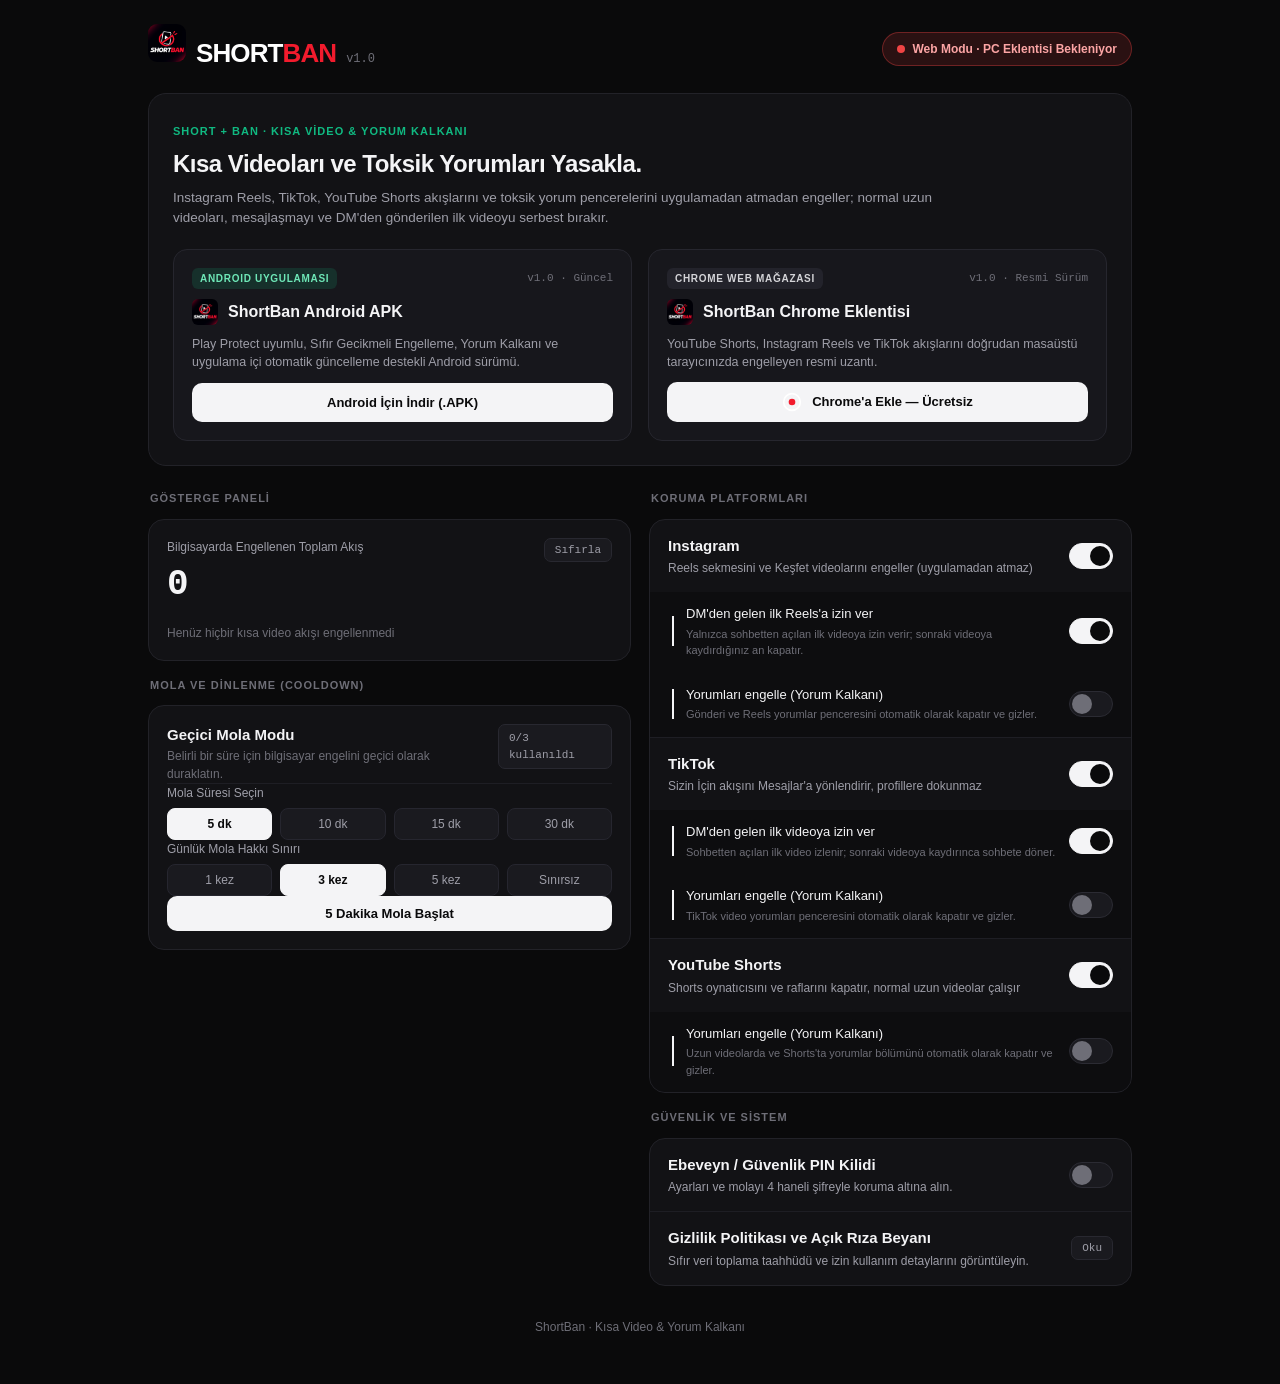
==== commit b2a1a6d7: "Update web landing page to showcase official Chrome Web Store button for screenshots" ====
--- a/web/shortban/index.html
+++ b/web/shortban/index.html
@@ -63,45 +63,33 @@
         <!-- 2. BİLGİSAYAR TARAYICI EKLENTİSİ KARTI -->
         <div class="dl-box pc-box">
           <div class="dl-top">
-            <span class="dl-badge neutral">CHROME · EDGE · BRAVE · OPERA</span>
-            <span id="pcVersionText" class="dl-ver">v1.0 · Güncel</span>
+            <span class="dl-badge neutral">CHROME WEB MAĞAZASI</span>
+            <span id="pcVersionText" class="dl-ver">v1.0 · Resmi Sürüm</span>
           </div>
           <h3 class="dl-title" style="display: flex; align-items: center; gap: 10px;">
             <img src="logo.jpg" alt="ShortBan" width="26" height="26" style="border-radius: 6px; object-fit: cover;" />
-            <span>ShortBan Bilgisayar Eklentisi</span>
+            <span>ShortBan Chrome Eklentisi</span>
           </h3>
           <p class="dl-desc">
-            Bilgisayardan girilen YouTube Shorts, Instagram Reels, TikTok akışlarını ve yorumları arka planda otomatik güncellenerek engeller.
+            YouTube Shorts, Instagram Reels ve TikTok akışlarını doğrudan masaüstü tarayıcınızda engelleyen resmi uzantı.
           </p>
           <div class="dl-actions">
             <a
-              id="oneClickPcInstallBtn"
-              href="downloads/ShortBan-PC-Kurulum.cmd"
-              download="ShortBan-PC-Kurulum.cmd"
-              class="btn-secondary"
+              id="chromeWebStoreBtn"
+              href="https://chromewebstore.google.com/"
+              target="_blank"
+              rel="noopener"
+              class="btn-primary"
+              style="display: flex; align-items: center; justify-content: center; gap: 10px; width: 100%; text-decoration: none;"
             >
-              Tek Tıkla Otomatik Kur (.CMD)
+              <svg width="20" height="20" viewBox="0 0 24 24" fill="none" xmlns="http://www.w3.org/2000/svg">
+                <circle cx="12" cy="12" r="10" stroke="#FFFFFF" stroke-width="2"/>
+                <circle cx="12" cy="12" r="4" fill="#F21B2D"/>
+              </svg>
+              <span>Chrome'a Ekle — Ücretsiz</span>
             </a>
-            <a
-              href="downloads/ScrollBlock-PC-Extension.zip"
-              download="ScrollBlock-PC-Extension.zip"
-              class="btn-outline"
-            >
-              .ZIP İndir
-            </a>
-            <button id="toggleGuideBtn" class="btn-outline">Rehber</button>
-          </div>
-        </div>
-      </div>
-
-      <!-- PC EKLENTİ KURULUM REHBERİ (AÇILIR KUTU) -->
-      <div id="pcInstallGuide" class="guide-box" style="display: none;">
-        <h4>Bilgisayara 30 Saniyede Nasıl Kurulur?</h4>
-        <ol>
-          <li>Yukarıdaki <strong>Bilgisayar Eklentisini İndir (.ZIP)</strong> butonuna basıp dosyayı bir klasöre çıkartın.</li>
-          <li>Tarayıcınızın adres çubuğuna <code>chrome://extensions</code> (veya Edge için <code>edge://extensions</code>) yazıp sağ üstten <strong>Geliştirici Modu</strong>'nu açın.</li>
-          <li>Sol üstteki <strong>Paketlenmemiş öğe yükle (Load unpacked)</strong> butonuna tıklayıp çıkarttığınız klasörü seçin. Kurulduktan sonra arka planda otomatik güncellenir!</li>
-        </ol>
+          </div>
+        </div>
       </div>
     </section>
 
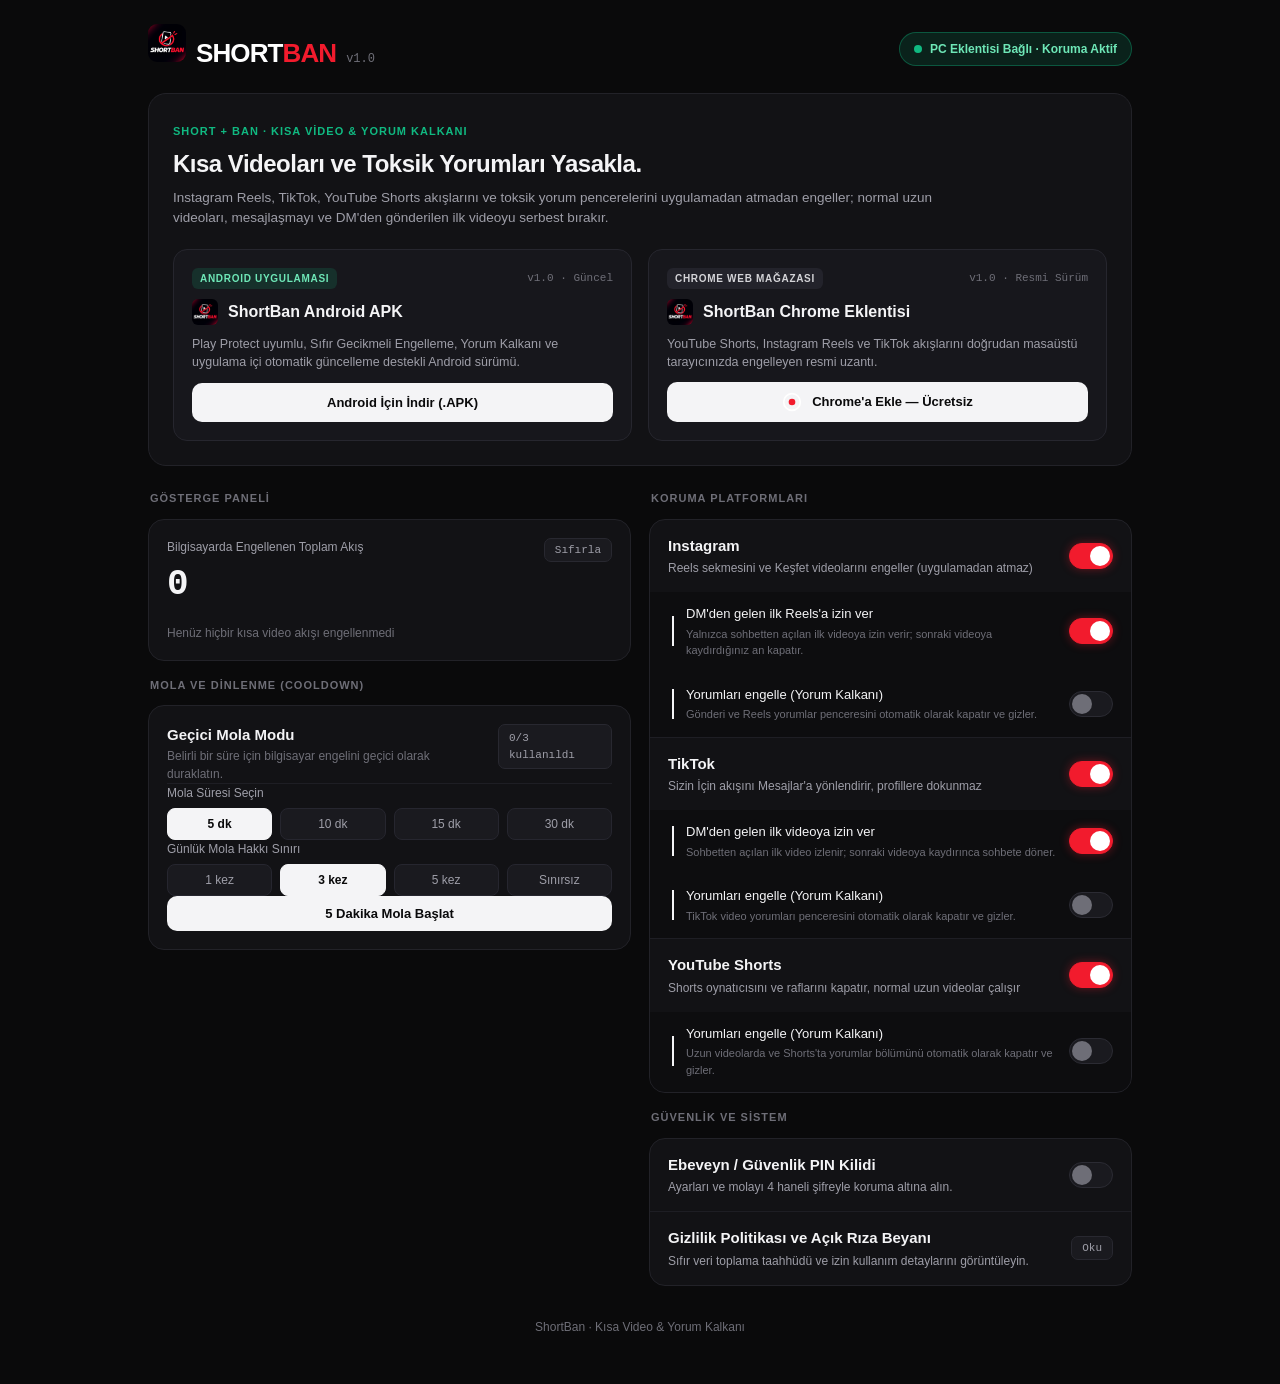
==== commit 6c1d4aa8: "Fix extension popup scrollbar, compact height, typo fix, and polish web active state" ====
--- a/web/shortban/index.html
+++ b/web/shortban/index.html
@@ -16,9 +16,9 @@
         <span class="brand-logo"><span style="color: #ffffff;">SHORT</span><span style="color: #F21B2D;">BAN</span></span>
         <span id="versionBadge" class="version-tag">v1.0</span>
       </div>
-      <div id="extensionStatusPill" class="status-pill warning">
+      <div id="extensionStatusPill" class="status-pill active">
         <span class="status-dot"></span>
-        <span id="extensionStatusText">Web Modu · PC Eklentisi Bekleniyor</span>
+        <span id="extensionStatusText">PC Eklentisi Bağlı · Koruma Aktif</span>
       </div>
     </header>
 
--- a/web/shortban/style.css
+++ b/web/shortban/style.css
@@ -449,13 +449,14 @@
 }
 
 .minimal-switch input:checked + .slider {
-  background-color: #f4f4f6;
-  border-color: #f4f4f6;
+  background-color: #F21B2D;
+  border-color: #F21B2D;
+  box-shadow: 0 0 10px rgba(242, 27, 45, 0.4);
 }
 
 .minimal-switch input:checked + .slider:before {
   transform: translateX(18px);
-  background-color: #0a0a0b;
+  background-color: #FFFFFF;
 }
 
 /* BUTONLAR */
@@ -564,3 +565,20 @@
   margin-top: 12px;
 }
 
+/* POWERED BY NETLIFY ROZETİNİ GİZLE */
+a[href*="netlify.com"],
+a[href*="netlify.app"][target="_blank"]:not(#androidDownloadLink),
+iframe[src*="netlify"],
+div[class*="netlify"],
+div[id*="netlify"],
+.netlify-identity-button,
+#netlify-badge {
+  display: none !important;
+  visibility: hidden !important;
+  opacity: 0 !important;
+  pointer-events: none !important;
+  width: 0 !important;
+  height: 0 !important;
+  overflow: hidden !important;
+}
+
